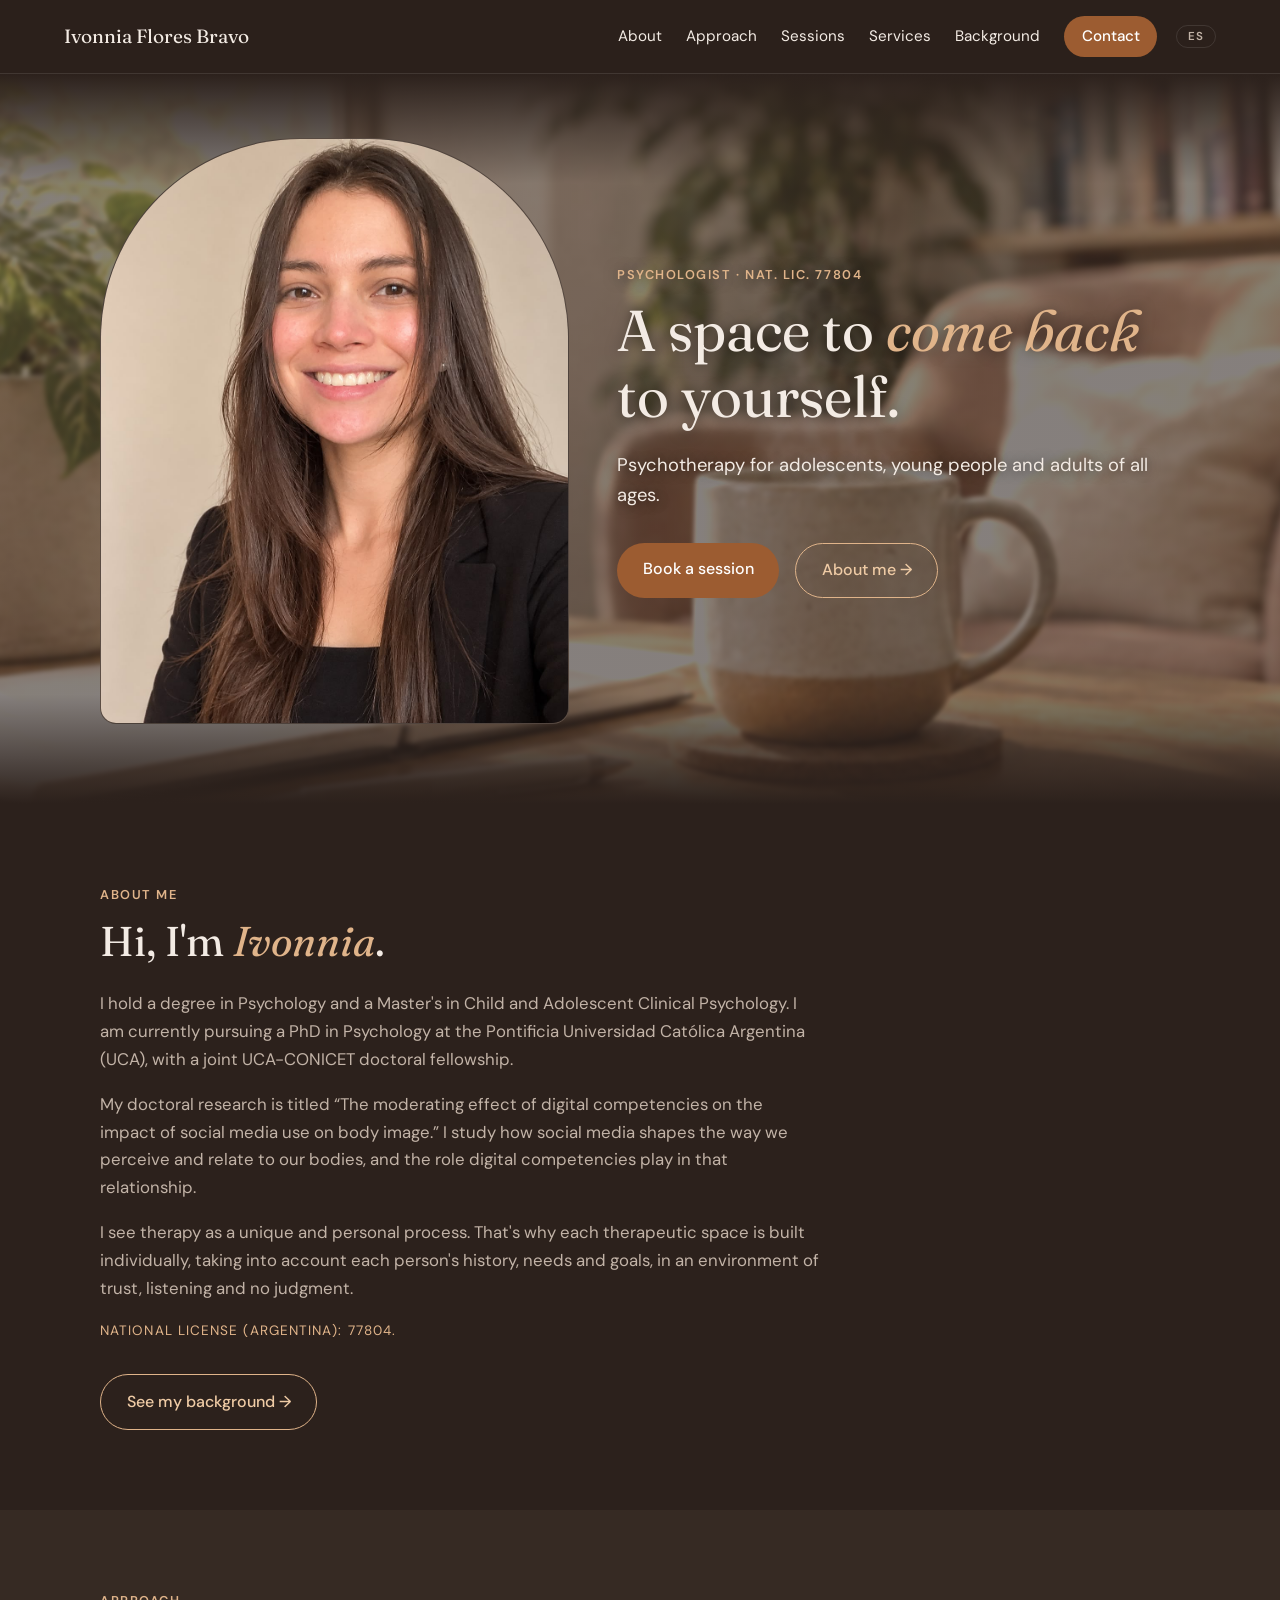
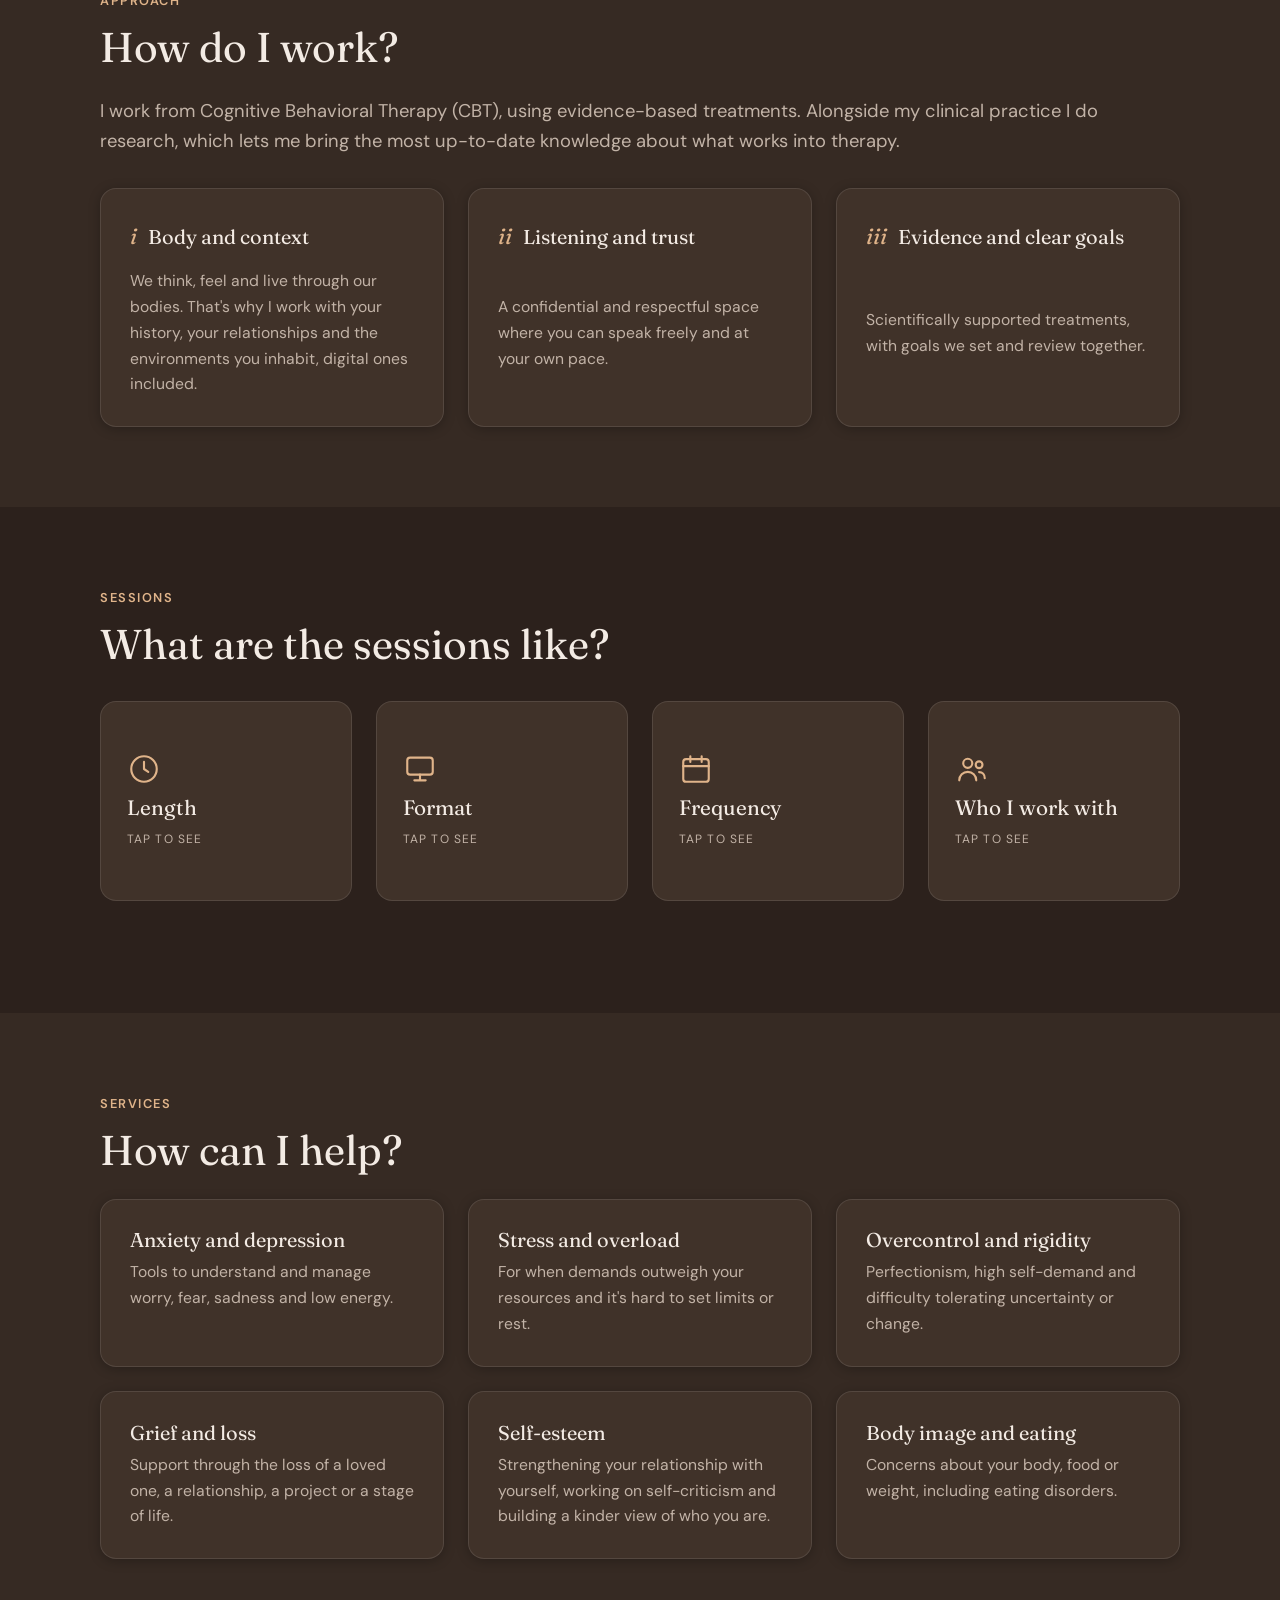
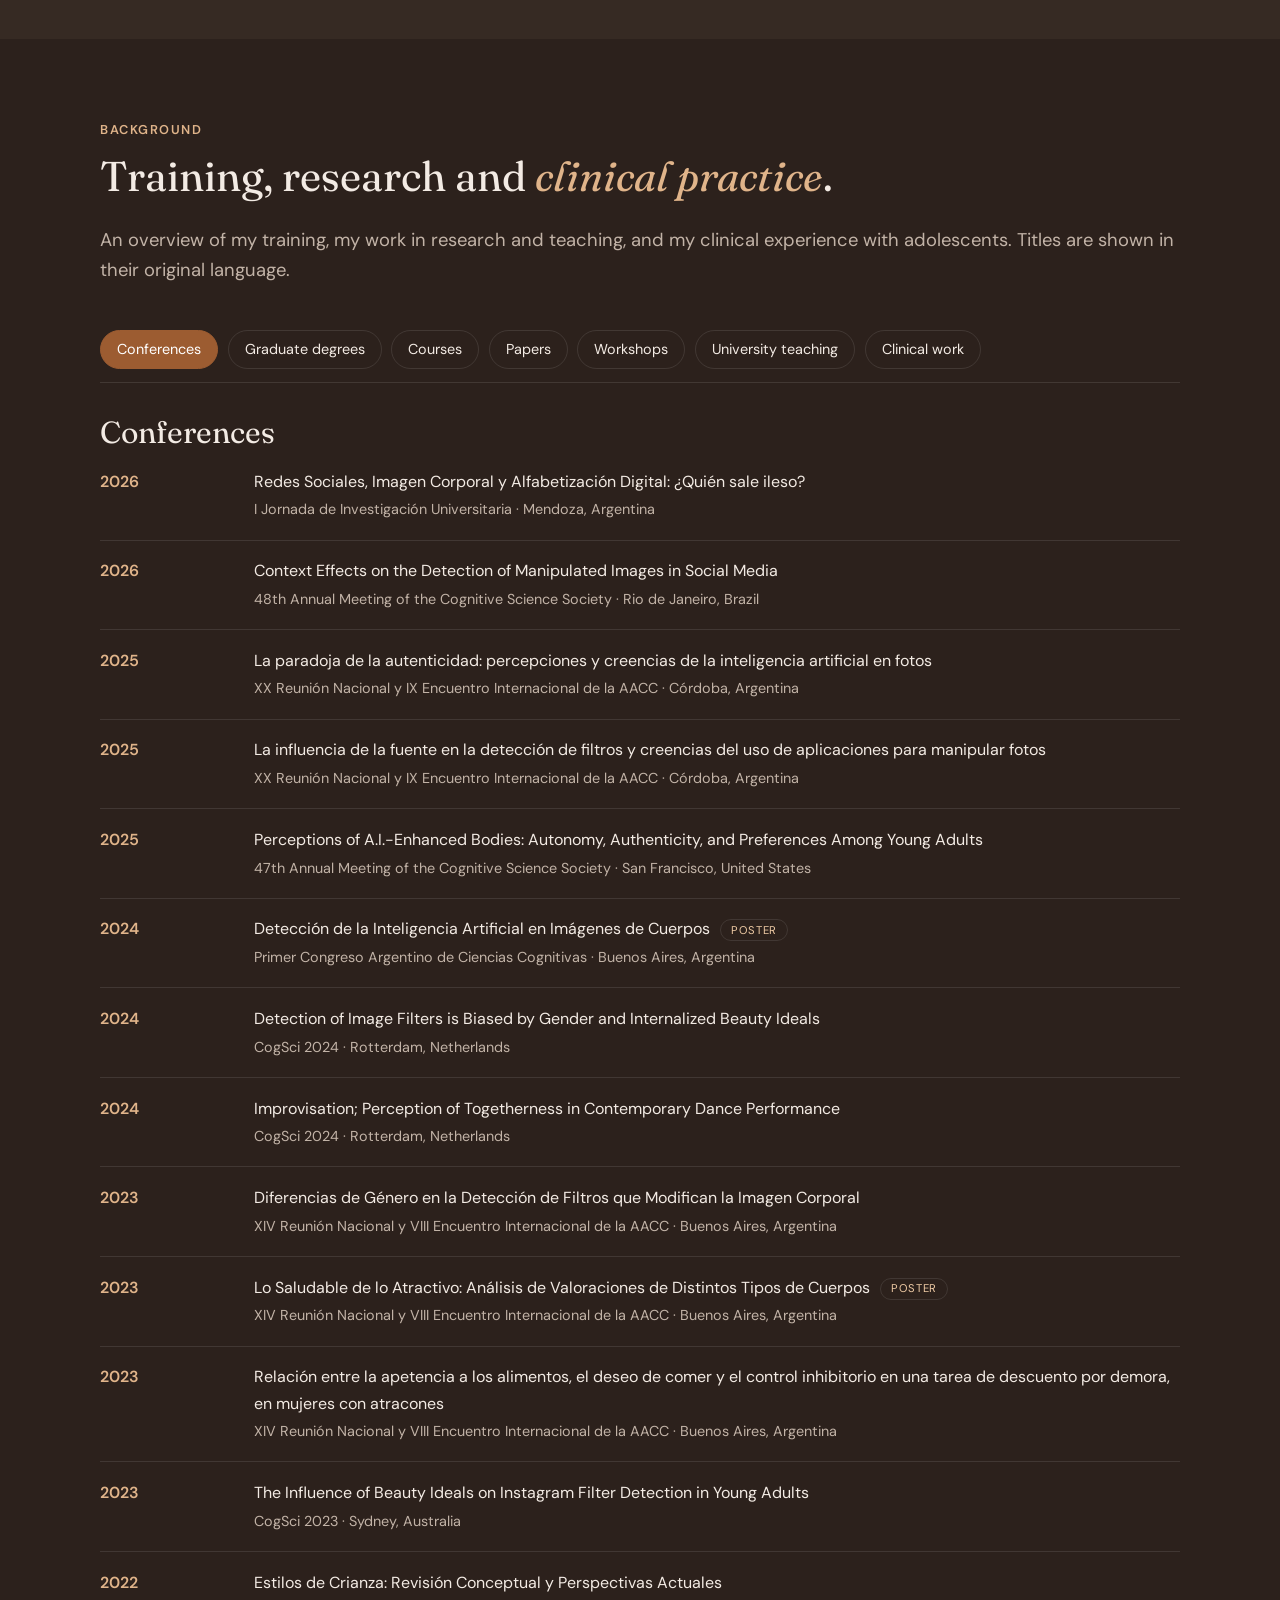
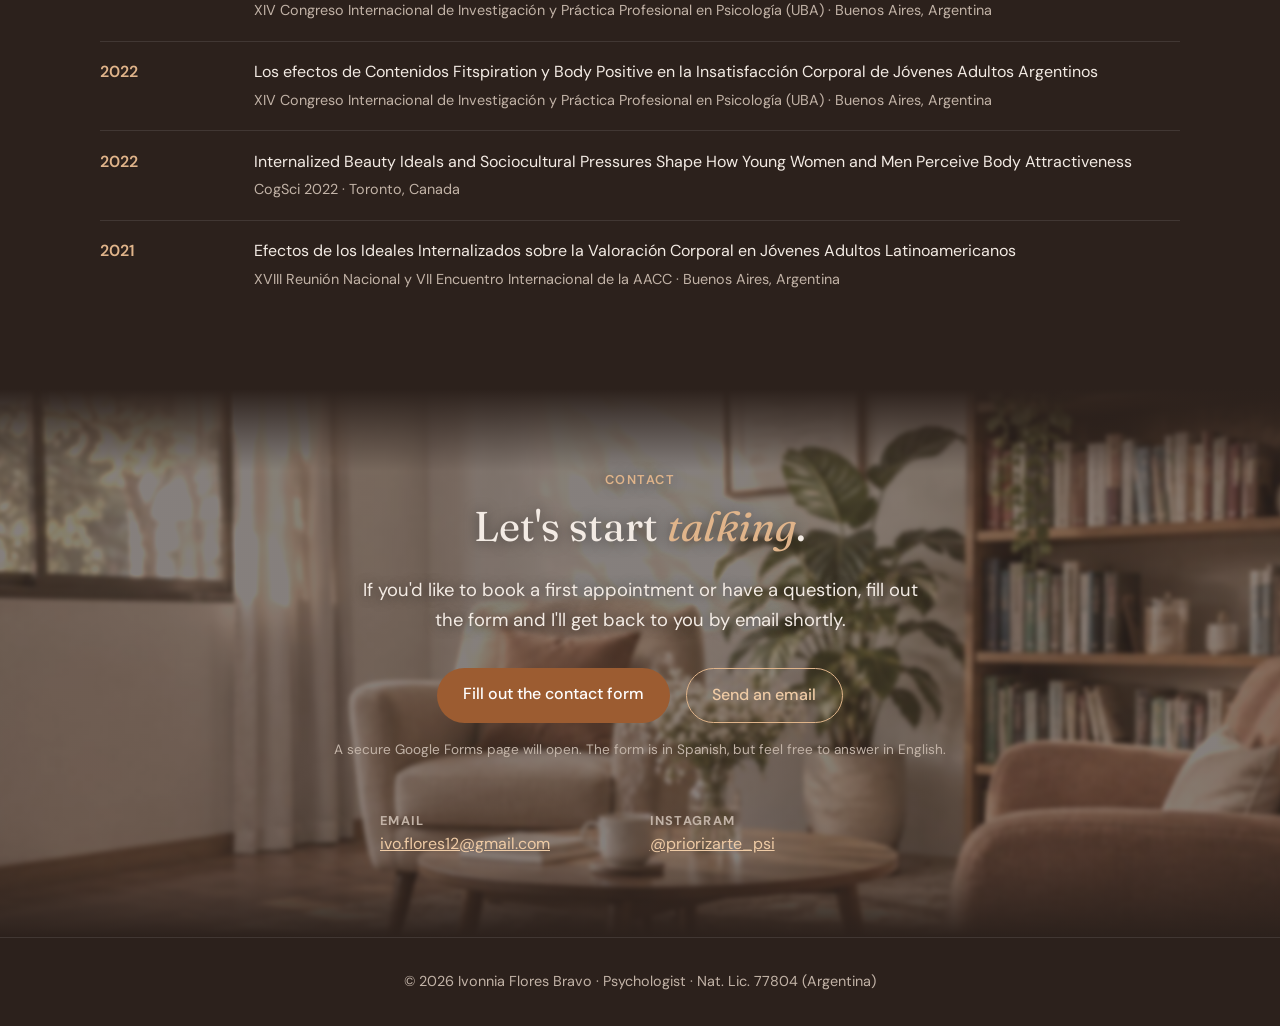
==== en/index.html @ 07e72b7e "Add English version, redesign mobile menu, update About text - New /en/ page with EN/ES toggle in th" ====
<!DOCTYPE html>
<html lang="en">
<head>
  <meta charset="UTF-8">
  <meta name="viewport" content="width=device-width, initial-scale=1.0">
  <title>Ivonnia Flores Bravo | CBT Psychologist</title>
  <meta name="description" content="Ivonnia Flores Bravo, licensed psychologist (Argentina, Nat. Lic. 77804). Evidence-based cognitive behavioral therapy for adolescents, young people and adults. Virtual sessions.">
  <link rel="canonical" href="https://licfloresbravo.vercel.app/en/">
  <link rel="alternate" hreflang="es" href="https://licfloresbravo.vercel.app/">
  <link rel="alternate" hreflang="en" href="https://licfloresbravo.vercel.app/en/">
  <link rel="alternate" hreflang="x-default" href="https://licfloresbravo.vercel.app/">
  <link rel="icon" href="data:image/svg+xml,<svg xmlns=%22http://www.w3.org/2000/svg%22 viewBox=%220 0 100 100%22><text y=%22.9em%22 font-size=%2290%22>☕️</text></svg>">
  <meta name="theme-color" content="#2c211c">

  <!-- Preview when sharing on WhatsApp, Instagram, etc. -->
  <meta property="og:type" content="website">
  <meta property="og:locale" content="en_US">
  <meta property="og:locale:alternate" content="es_AR">
  <meta property="og:title" content="Ivonnia Flores Bravo | CBT Psychologist">
  <meta property="og:description" content="Evidence-based cognitive behavioral therapy for adolescents, young people and adults.">
  <meta property="og:url" content="https://licfloresbravo.vercel.app/en/">
  <meta property="og:image" content="https://licfloresbravo.vercel.app/img/fondo-consultorio.jpg">
  <meta name="twitter:card" content="summary_large_image">

  <!-- Structured data for Google -->
  <script type="application/ld+json">
  {
    "@context": "https://schema.org",
    "@graph": [
      {
        "@type": "Person",
        "name": "Ivonnia Flores Bravo",
        "jobTitle": "Psychologist",
        "url": "https://licfloresbravo.vercel.app/en/",
        "image": "https://licfloresbravo.vercel.app/img/ivonnia.jpeg",
        "alumniOf": "Pontificia Universidad Católica Argentina",
        "knowsAbout": ["Cognitive behavioral therapy", "Eating disorders", "Body image", "Anxiety", "Depression"],
        "sameAs": ["https://instagram.com/priorizarte_psi"]
      },
      {
        "@type": "ProfessionalService",
        "name": "Ivonnia Flores Bravo - Psychologist",
        "url": "https://licfloresbravo.vercel.app/en/",
        "image": "https://licfloresbravo.vercel.app/img/fondo-consultorio.jpg",
        "description": "Evidence-based cognitive behavioral psychotherapy for adolescents, young people, adults and older adults. Virtual sessions.",
        "areaServed": "Argentina",
        "sameAs": ["https://instagram.com/priorizarte_psi"]
      }
    ]
  }
  </script>

  <link rel="preconnect" href="https://fonts.googleapis.com">
  <link rel="preconnect" href="https://fonts.gstatic.com" crossorigin>
  <link href="https://fonts.googleapis.com/css2?family=DM+Sans:wght@400;500;600&family=Fraunces:ital,wght@0,400;0,600;1,400&display=swap" rel="stylesheet">
  <link rel="stylesheet" href="../css/style.css">
  <script>document.documentElement.classList.add("js");</script>
</head>
<body>

  <header class="header">
    <a href="#inicio" class="logo">Ivonnia Flores Bravo</a>
    <div class="header-right">
      <nav class="nav" id="nav">
        <a href="#sobre-mi">About</a>
        <a href="#enfoque">Approach</a>
        <a href="#proceso">Sessions</a>
        <a href="#servicios">Services</a>
        <a href="#trayectoria">Background</a>
        <a href="#contacto" class="nav-cta">Contact</a>
      </nav>
      <a href="../" class="lang-btn" lang="es" hreflang="es" aria-label="Ver esta página en español">ES</a>
      <button class="menu-btn" id="menuBtn" aria-label="Open menu" aria-expanded="false" aria-controls="nav">
        <span></span><span></span><span></span>
      </button>
    </div>
  </header>
  <div class="nav-backdrop" id="navBackdrop" hidden></div>

  <main>

    <!-- HERO -->
    <div class="bg-img bg-taza">
    <section class="hero" id="inicio">
      <div class="hero-text">
        <p class="eyebrow">Psychologist · Nat. Lic. 77804</p>
        <h1>A space to <em>come back</em> to yourself.</h1>
        <p class="lead">Psychotherapy for adolescents, young people and adults of all ages.</p>
        <div class="buttons">
          <a href="#contacto" class="btn btn-primary">Book a session</a>
          <a href="#sobre-mi" class="btn btn-ghost">About me →</a>
        </div>
      </div>
      <div class="hero-photo">
        <img src="../img/ivonnia.jpeg" alt="Ivonnia Flores Bravo, psychologist" onerror="this.style.display='none'">
      </div>
    </section>
    </div>

    <!-- ABOUT -->
    <section class="section" id="sobre-mi">
      <p class="eyebrow">About me</p>
      <h2>Hi, I'm <em>Ivonnia</em>.</h2>
      <div class="about-text">
        <p>I hold a degree in Psychology and a Master's in Child and Adolescent Clinical Psychology. I am currently pursuing a PhD in Psychology at the Pontificia Universidad Católica Argentina (UCA), with a joint UCA-CONICET doctoral fellowship.</p>
        <p>My doctoral research is titled “The moderating effect of digital competencies on the impact of social media use on body image.” I study how social media shapes the way we perceive and relate to our bodies, and the role digital competencies play in that relationship.</p>
        <p>I see therapy as a unique and personal process. That's why each therapeutic space is built individually, taking into account each person's history, needs and goals, in an environment of trust, listening and no judgment.</p>
        <p class="about-mn">National License (Argentina): 77804.</p>
      </div>
      <a href="#trayectoria" class="btn btn-ghost btn-more">See my background →</a>
    </section>

    <!-- APPROACH -->
    <section class="section section-alt" id="enfoque">
      <p class="eyebrow">Approach</p>
      <h2>How do I work?</h2>
      <p class="lead">I work from Cognitive Behavioral Therapy (CBT), using evidence-based treatments. Alongside my clinical practice I do research, which lets me bring the most up-to-date knowledge about what works into therapy.</p>
      <div class="cards">
        <article class="card">
          <span class="card-num">i</span>
          <h3>Body and context</h3>
          <p>We think, feel and live through our bodies. That's why I work with your history, your relationships and the environments you inhabit, digital ones included.</p>
        </article>
        <article class="card">
          <span class="card-num">ii</span>
          <h3>Listening and trust</h3>
          <p>A confidential and respectful space where you can speak freely and at your own pace.</p>
        </article>
        <article class="card">
          <span class="card-num">iii</span>
          <h3>Evidence and clear goals</h3>
          <p>Scientifically supported treatments, with goals we set and review together.</p>
        </article>
      </div>
    </section>

    <!-- SESSIONS -->
    <section class="section" id="proceso">
      <p class="eyebrow">Sessions</p>
      <h2>What are the sessions like?</h2>
      <div class="flips">
        <button class="flip" type="button" aria-pressed="false">
          <span class="flip-inner">
            <span class="face face-front">
              <svg viewBox="0 0 24 24" aria-hidden="true"><circle cx="12" cy="12" r="9"/><path d="M12 7v5l3 2"/></svg>
              <span class="face-title">Length</span>
              <span class="face-hint" aria-hidden="true">Tap to see</span>
            </span>
            <span class="face face-back">
              <span class="face-label" aria-hidden="true">Length</span>
              <span class="face-value">45 to 60 minutes</span>
            </span>
          </span>
        </button>

        <button class="flip" type="button" aria-pressed="false">
          <span class="flip-inner">
            <span class="face face-front">
              <svg viewBox="0 0 24 24" aria-hidden="true"><rect x="3" y="4" width="18" height="12" rx="2"/><path d="M8 20h8M12 16v4"/></svg>
              <span class="face-title">Format</span>
              <span class="face-hint" aria-hidden="true">Tap to see</span>
            </span>
            <span class="face face-back">
              <span class="face-label" aria-hidden="true">Format</span>
              <span class="face-value">Virtual</span>
            </span>
          </span>
        </button>

        <button class="flip" type="button" aria-pressed="false">
          <span class="flip-inner">
            <span class="face face-front">
              <svg viewBox="0 0 24 24" aria-hidden="true"><rect x="3" y="5" width="18" height="16" rx="2"/><path d="M3 10h18M8 3v4M16 3v4"/></svg>
              <span class="face-title">Frequency</span>
              <span class="face-hint" aria-hidden="true">Tap to see</span>
            </span>
            <span class="face face-back">
              <span class="face-label" aria-hidden="true">Frequency</span>
              <span class="face-value">To be agreed</span>
            </span>
          </span>
        </button>

        <button class="flip" type="button" aria-pressed="false">
          <span class="flip-inner">
            <span class="face face-front">
              <svg viewBox="0 0 24 24" aria-hidden="true"><circle cx="9" cy="8" r="3.2"/><path d="M3 20c0-3.3 2.7-6 6-6s6 2.7 6 6"/><circle cx="17" cy="9" r="2.4"/><path d="M17 14.2c2.4 0 4 1.8 4 4.3"/></svg>
              <span class="face-title">Who I work with</span>
              <span class="face-hint" aria-hidden="true">Tap to see</span>
            </span>
            <span class="face face-back">
              <span class="face-label" aria-hidden="true">Who I work with</span>
              <span class="face-value">Adolescents, young people, adults and older adults</span>
            </span>
          </span>
        </button>
      </div>
    </section>

    <!-- SERVICES -->
    <section class="section section-alt" id="servicios">
      <p class="eyebrow">Services</p>
      <h2>How can I help?</h2>
      <div class="cards cards-3">
        <article class="card"><h3>Anxiety and depression</h3><p>Tools to understand and manage worry, fear, sadness and low energy.</p></article>
        <article class="card"><h3>Stress and overload</h3><p>For when demands outweigh your resources and it's hard to set limits or rest.</p></article>
        <article class="card"><h3>Overcontrol and rigidity</h3><p>Perfectionism, high self-demand and difficulty tolerating uncertainty or change.</p></article>
        <article class="card"><h3>Grief and loss</h3><p>Support through the loss of a loved one, a relationship, a project or a stage of life.</p></article>
        <article class="card"><h3>Self-esteem</h3><p>Strengthening your relationship with yourself, working on self-criticism and building a kinder view of who you are.</p></article>
        <article class="card"><h3>Body image and eating</h3><p>Concerns about your body, food or weight, including eating disorders.</p></article>
      </div>
    </section>

    <!-- BACKGROUND -->
    <section class="section" id="trayectoria">
      <p class="eyebrow">Background</p>
      <h2>Training, research and <em>clinical practice</em>.</h2>
      <p class="lead">An overview of my training, my work in research and teaching, and my clinical experience with adolescents. Titles are shown in their original language.</p>

      <nav class="chips" id="tabs" aria-label="Background sections">
        <a href="#congresos">Conferences</a>
        <a href="#maestrias">Graduate degrees</a>
        <a href="#posgrados">Courses</a>
        <a href="#papers">Papers</a>
        <a href="#talleres">Workshops</a>
        <a href="#clases">University teaching</a>
        <a href="#clinica">Clinical work</a>
      </nav>

      <!-- CONFERENCES -->
      <div class="block" id="congresos">
        <h3 class="block-title">Conferences</h3>
        <ul class="tl">
          <li><b>2026</b><p>Redes Sociales, Imagen Corporal y Alfabetización Digital: ¿Quién sale ileso?<small>I Jornada de Investigación Universitaria · Mendoza, Argentina</small></p></li>
          <li><b>2026</b><p>Context Effects on the Detection of Manipulated Images in Social Media<small>48th Annual Meeting of the Cognitive Science Society · Rio de Janeiro, Brazil</small></p></li>
          <li><b>2025</b><p>La paradoja de la autenticidad: percepciones y creencias de la inteligencia artificial en fotos<small>XX Reunión Nacional y IX Encuentro Internacional de la AACC · Córdoba, Argentina</small></p></li>
          <li><b>2025</b><p>La influencia de la fuente en la detección de filtros y creencias del uso de aplicaciones para manipular fotos<small>XX Reunión Nacional y IX Encuentro Internacional de la AACC · Córdoba, Argentina</small></p></li>
          <li><b>2025</b><p>Perceptions of A.I.-Enhanced Bodies: Autonomy, Authenticity, and Preferences Among Young Adults<small>47th Annual Meeting of the Cognitive Science Society · San Francisco, United States</small></p></li>
          <li><b>2024</b><p>Detección de la Inteligencia Artificial en Imágenes de Cuerpos <span class="tag">Poster</span><small>Primer Congreso Argentino de Ciencias Cognitivas · Buenos Aires, Argentina</small></p></li>
          <li><b>2024</b><p>Detection of Image Filters is Biased by Gender and Internalized Beauty Ideals<small>CogSci 2024 · Rotterdam, Netherlands</small></p></li>
          <li><b>2024</b><p>Improvisation; Perception of Togetherness in Contemporary Dance Performance<small>CogSci 2024 · Rotterdam, Netherlands</small></p></li>
          <li><b>2023</b><p>Diferencias de Género en la Detección de Filtros que Modifican la Imagen Corporal<small>XIV Reunión Nacional y VIII Encuentro Internacional de la AACC · Buenos Aires, Argentina</small></p></li>
          <li><b>2023</b><p>Lo Saludable de lo Atractivo: Análisis de Valoraciones de Distintos Tipos de Cuerpos <span class="tag">Poster</span><small>XIV Reunión Nacional y VIII Encuentro Internacional de la AACC · Buenos Aires, Argentina</small></p></li>
          <li><b>2023</b><p>Relación entre la apetencia a los alimentos, el deseo de comer y el control inhibitorio en una tarea de descuento por demora, en mujeres con atracones<small>XIV Reunión Nacional y VIII Encuentro Internacional de la AACC · Buenos Aires, Argentina</small></p></li>
          <li><b>2023</b><p>The Influence of Beauty Ideals on Instagram Filter Detection in Young Adults<small>CogSci 2023 · Sydney, Australia</small></p></li>
          <li><b>2022</b><p>Estilos de Crianza: Revisión Conceptual y Perspectivas Actuales<small>XIV Congreso Internacional de Investigación y Práctica Profesional en Psicología (UBA) · Buenos Aires, Argentina</small></p></li>
          <li><b>2022</b><p>Los efectos de Contenidos Fitspiration y Body Positive en la Insatisfacción Corporal de Jóvenes Adultos Argentinos<small>XIV Congreso Internacional de Investigación y Práctica Profesional en Psicología (UBA) · Buenos Aires, Argentina</small></p></li>
          <li><b>2022</b><p>Internalized Beauty Ideals and Sociocultural Pressures Shape How Young Women and Men Perceive Body Attractiveness<small>CogSci 2022 · Toronto, Canada</small></p></li>
          <li><b>2021</b><p>Efectos de los Ideales Internalizados sobre la Valoración Corporal en Jóvenes Adultos Latinoamericanos<small>XVIII Reunión Nacional y VII Encuentro Internacional de la AACC · Buenos Aires, Argentina</small></p></li>
        </ul>
      </div>

      <!-- GRADUATE DEGREES -->
      <div class="block" id="maestrias">
        <h3 class="block-title">Master's and PhD</h3>
        <ul class="tl">
          <li><b>2023 – present</b><p>PhD in Psychology, doctoral fellow <span class="tag">Ongoing</span><small>Pontificia Universidad Católica Argentina and CONICET · Thesis: the moderating effect of digital competencies on the impact of social media use on body image</small></p></li>
          <li><b>2023 – 2024</b><p>Master's in Child and Adolescent Clinical Psychology<small>TECH Institute · Spain</small></p></li>
        </ul>
      </div>

      <!-- COURSES -->
      <div class="block" id="posgrados">
        <h3 class="block-title">Postgraduate training and courses</h3>
        <ul class="tl">
          <li><b>2026</b><p>Cognitive Behavioral Treatment for Body Dysmorphic Disorder<small>CEAN, Centro de Ansiedad y Trastornos Relacionados</small></p></li>
          <li><b>2024</b><p>Prevention of Eating, Weight and Body Image Disorders and Related Problems<small>Universidad de Buenos Aires</small></p></li>
          <li><b>2023</b><p>Approaches to Eating Disorders in Adolescents and Young People<small>Fundación La Casita</small></p></li>
          <li><b>2022</b><p>Body Image Disorder<small>Universidad de Buenos Aires</small></p></li>
          <li><b>2022</b><p>Approaches to Eating Disorders in Children, Adolescents and Families<small>Universidad de Buenos Aires</small></p></li>
          <li><b>2021</b><p>Interpreting Psychopathology through the Rorschach Test<small>Pontificia Universidad Católica Argentina</small></p></li>
          <li><b>2017 – 2021</b><p>Degree in Psychology (GPA 8.3/10)<small>Pontificia Universidad Católica Argentina · Thesis: beauty ideals and sociocultural pressures in body images</small></p></li>
        </ul>
      </div>

      <!-- PAPERS -->
      <div class="block" id="papers">
        <h3 class="block-title">Papers and publications</h3>
        <h4>Published</h4>
        <ul class="tl">
          <li><b>2025</b><p><a href="https://doi.org/10.1016/j.bodyim.2024.101819" target="_blank" rel="noopener">Beauty Ideals Modulate Recognition of Filtered Images</a><small>Body Image, 52</small></p></li>
          <li><b>2025</b><p><a href="https://journals.sagepub.com/doi/10.1177/17470218251346775" target="_blank" rel="noopener">Individual Differences in Weight Concern Predict Sensitivity to Weight Differences in Other People</a><small>Quarterly Journal of Experimental Psychology</small></p></li>
          <li><b>2025</b><p><a href="https://doi.org/10.31234/osf.io/mtdj6" target="_blank" rel="noopener">El Rol del Fitspiration y Body Positive en la Insatisfacción Corporal de Jóvenes Argentinos</a> <span class="tag">In press</span><small>Revista Mexicana de Trastornos Alimentarios</small></p></li>
          <li><b>2024</b><p>Detection of Image Filters is Biased by Gender and Internalized Beauty Ideals<small>Proceedings of the Annual Meeting of the Cognitive Science Society, 45</small></p></li>
          <li><b>2024</b><p>Joint Improvisation; Perception of Togetherness in Contemporary Dance Performance<small>Proceedings of the Annual Meeting of the Cognitive Science Society, 45</small></p></li>
          <li><b>2022</b><p><a href="https://doi.org/10.46553/RPSI.18.35.2022.p105-111" target="_blank" rel="noopener">Reseña de «Diseño de Unidades Didácticas en Primaria, Secundaria y Bachillerato»</a><small>Revista de Psicología, 18(35), 105-111</small></p></li>
        </ul>
        <h4>Technical reports</h4>
        <ul class="tl">
          <li><b>Consulting</b><p>Alcances, logros y desafíos del programa de acompañamiento para el egreso de jóvenes sin cuidados parentales (PAE) a 10 años de su implementación<small>Observatorio de la Deuda Social Argentina</small></p></li>
        </ul>
        <h4>Under review, submitted and in preparation</h4>
        <ul class="tl">
          <li><b>Under review</b><p>Beauty Body Ideals Effects on Filter Detection<small>Visual Communication Quarterly</small></p></li>
          <li><b>Under review</b><p>Image Modification Modulate Preference Decisions and Consumption Behavior<small>Visual Communication Quarterly</small></p></li>
          <li><b>Under review</b><p>Psychosocial Interventions to Improve Body Image in Social Media Users: a Systematic Review</p></li>
          <li><b>Under review</b><p>The Evolution of Body Image in School-Aged Children: A Decade of Research and Insights</p></li>
          <li><b>Submitted</b><p>Argentine Validation of the Appearance-related Social Media Consciousness (ASMC) Scale<small>Avances en Psicología Latinoamericana</small></p></li>
          <li><b>In preparation</b><p>The Authenticity Paradox in Social Media: Perceptions and Preference of A.I.-Enhanced Bodies Among Young Adults</p></li>
          <li><b>In preparation</b><p>Body Image, Body Schema, and Body Appreciation in Trans People in Argentina</p></li>
          <li><b>In preparation</b><p>The Influence of Source Evaluation in Filter Detection Task</p></li>
          <li><b>In preparation</b><p>Argentine Validation of the Sociocultural Attitudes Towards Appearance Questionnaire (SATAQ-4R)<small>Avances en Psicología Latinoamericana</small></p></li>
        </ul>
      </div>

      <!-- WORKSHOPS -->
      <div class="block" id="talleres">
        <h3 class="block-title">Workshops</h3>
        <p class="block-note">Workshops designed and delivered for secondary school students and teachers since 2024.</p>
        <ul class="tl">
          <li><b>In person</b><p>Body Image, Eating and Social Media<small>For 7th-grade students · Colegio Mater Ter Admirabilis</small></p></li>
          <li><b>Virtual</b><p>How to support adolescents<small>For secondary school teachers</small></p></li>
          <li><b>Virtual</b><p>Neurodiversity: strategies for working in diverse classrooms<small>For secondary school teachers</small></p></li>
          <li><b>In person</b><p>CV Writing and Job Interviews<small>For final-year secondary school students · UCA</small></p></li>
        </ul>
      </div>

      <!-- UNIVERSITY TEACHING -->
      <div class="block" id="clases">
        <h3 class="block-title">University teaching</h3>
        <p class="block-note">In every case: contributing to the syllabus and schedule, designing and teaching lectures and practical classes, preparing and grading exams, holding office hours and sitting on final exam boards.</p>
        <ul class="tl">
          <li><b>2025 – present</b><p>Teaching assistant: Introduction to Behavior and Communication · Information Processing<small>Behavioral Sciences program · UCA</small></p></li>
          <li><b>2022 – present</b><p>Teaching assistant: Clinical Psychology of Childhood and Adolescence II · Research Methods II<small>Psychology program · UCA</small></p></li>
          <li><b>2022 – present</b><p>Undergraduate thesis supervision<small>UCA</small></p></li>
          <li><b>2024 – present</b><p>Guest lecturer: “Assessment and Eating Disorders: an update on validated diagnostic instruments”<small>Postgraduate program on Eating Disorder Care · Fundación La Casita</small></p></li>
        </ul>
      </div>

      <!-- CLINICAL WORK -->
      <div class="block" id="clinica">
        <h3 class="block-title">Clinical experience</h3>
        <p class="block-note">Psychological assessment, diagnosis and treatment of adolescents from a cognitive behavioral approach, with individualized evidence-based interventions, ongoing follow-up and coordination with other health professionals.</p>
        <ul class="tl">
          <li><b>2023 – present</b><p>Clinical psychologist in private practice<small>Collaborative work with families and promotion of coping skills</small></p></li>
          <li><b>2025 – present</b><p>Clinical psychologist at Centro Abrines</p></li>
          <li><b>2023 – 2025</b><p>Clinical psychologist at Fundación La Casita<small>Therapeutic support for adolescents with anorexia, bulimia, binge eating disorder and OSFED. Interdisciplinary work with mental health, nutrition and medical teams.</small></p></li>
        </ul>
      </div>
    </section>

    <!-- CONTACT -->
    <div class="bg-img bg-consultorio">
    <section class="section contact" id="contacto">
      <p class="eyebrow">Contact</p>
      <h2>Let's start <em>talking</em>.</h2>
      <p class="lead">If you'd like to book a first appointment or have a question, fill out the form and I'll get back to you by email shortly.</p>
      <div class="buttons">
        <a class="btn btn-primary" href="https://docs.google.com/forms/d/e/1FAIpQLSfD6TvOVO5gXTYibhX3zV-M5BLDc3sLOdgxdFjLSeKh6MTs6g/viewform?pli=1" target="_blank" rel="noopener">Fill out the contact form</a>
        <a class="btn btn-ghost" href="#" data-mail>Send an email</a>
      </div>
      <p class="note-form">A secure Google Forms page will open. The form is in Spanish, but feel free to answer in English.</p>
      <ul class="contact-list">
        <li><strong>Email</strong> <a href="#" data-mail data-show></a></li>
        <li><strong>Instagram</strong> <a href="https://instagram.com/priorizarte_psi" target="_blank" rel="noopener">@priorizarte_psi</a></li>
      </ul>
    </section>
    </div>

  </main>

  <!-- Sticky booking bar (mobile only) -->
  <div class="sticky-cta" id="stickyCta" aria-hidden="true">
    <span class="sticky-cta-text">Ready to start?</span>
    <a href="#contacto" class="sticky-cta-btn" tabindex="-1">Book a session</a>
  </div>

  <footer class="footer">
    <p>© <span id="year"></span> Ivonnia Flores Bravo · Psychologist · Nat. Lic. 77804 (Argentina)</p>
  </footer>

  <script src="../js/main.js"></script>
</body>
</html>
---- css/style.css ----
:root {
  --bg: #2c211c;            /* chocolate oscuro */
  --bg-alt: #362a23;        /* chocolate medio */
  --card: #403229;          /* chocolate con leche */
  --text: #f3ebe4;          /* crema */
  --muted: #c2b3a7;         /* beige grisáceo */
  --accent: #e0b48a;        /* caramelo: textos y detalles */
  --accent-dark: #efcba5;   /* caramelo claro: links y hover de texto */
  --btn: #9c5c31;           /* chocolate cobrizo: botones */
  --btn-hover: #854a25;
  --on-btn: #ffffff;
  --line: rgba(255, 255, 255, .1);
  --radius: 16px;
  --max: 1080px;
  color-scheme: dark;
}

* { box-sizing: border-box; margin: 0; padding: 0; }
html { scroll-behavior: smooth; scroll-padding-top: 80px; }

body {
  font-family: "DM Sans", system-ui, sans-serif;
  background: var(--bg);
  color: var(--text);
  line-height: 1.65;
}

h1, h2, h3 { font-family: "Fraunces", Georgia, serif; font-weight: 400; line-height: 1.15; }
h1 { font-size: clamp(2.2rem, 5vw, 3.6rem); }
h2 { font-size: clamp(1.8rem, 3.5vw, 2.6rem); margin-bottom: 1.5rem; }
h3 { font-size: 1.25rem; margin-bottom: .5rem; }
em { color: var(--accent); font-style: italic; }
a { color: var(--accent-dark); }

/* Header */
.header {
  position: sticky; top: 0; z-index: 20;
  display: flex; justify-content: space-between; align-items: center;
  padding: 1rem 5%;
  background: rgba(44, 33, 28, .92);
  backdrop-filter: blur(8px);
  border-bottom: 1px solid var(--line);
}
.logo { font-family: "Fraunces", serif; font-size: 1.2rem; color: var(--text); text-decoration: none; }
.nav { display: flex; gap: 1.5rem; align-items: center; }
.nav a { color: var(--text); text-decoration: none; font-size: .95rem; }
.nav a:hover { color: var(--accent); }
.nav-cta { background: var(--btn); color: var(--on-btn) !important; padding: .5rem 1.1rem; border-radius: 999px; font-weight: 500; }
.nav-cta:hover { background: var(--btn-hover); color: var(--on-btn) !important; }
.header-right { display: flex; align-items: center; gap: 1.2rem; }

/* Botón de idioma */
.lang-btn {
  font-size: .72rem; font-weight: 600; letter-spacing: .12em;
  color: var(--muted); text-decoration: none;
  border: 1px solid var(--line); border-radius: 999px;
  padding: .3rem .65rem; line-height: 1;
  transition: .2s;
}
.lang-btn:hover { color: var(--accent-dark); border-color: var(--accent); }

/* Botón hamburguesa: tres rayitas que se vuelven una X */
.menu-btn {
  display: none; position: relative;
  width: 40px; height: 40px; margin-right: -8px;
  background: none; border: 0; cursor: pointer; border-radius: 10px;
}
.menu-btn span {
  position: absolute; left: 9px; right: 9px; height: 2px;
  background: var(--text); border-radius: 2px;
  transition: transform .3s ease, opacity .2s ease, top .3s ease;
}
.menu-btn span:nth-child(1) { top: 13px; }
.menu-btn span:nth-child(2) { top: 19px; }
.menu-btn span:nth-child(3) { top: 25px; }
.menu-btn[aria-expanded="true"] span:nth-child(1) { top: 19px; transform: rotate(45deg); }
.menu-btn[aria-expanded="true"] span:nth-child(2) { opacity: 0; }
.menu-btn[aria-expanded="true"] span:nth-child(3) { top: 19px; transform: rotate(-45deg); }
.menu-btn:focus-visible { outline: 2px solid var(--accent); }

/* Fondo oscuro detrás del menú abierto: tocarlo cierra el menú */
.nav-backdrop {
  position: fixed; inset: 0; z-index: 15;
  background: rgba(20, 14, 11, .55);
  backdrop-filter: blur(2px); -webkit-backdrop-filter: blur(2px);
  animation: fadeIn .25s ease both;
}

/* Secciones */
.section { max-width: var(--max); margin: 0 auto; padding: 5rem 5%; }
.section-alt { max-width: none; background: var(--bg-alt); }
.section-alt > * { max-width: var(--max); margin-left: auto; margin-right: auto; }
.eyebrow { text-transform: uppercase; letter-spacing: .12em; font-size: .8rem; color: var(--accent); margin-bottom: .8rem; font-weight: 600; }
.lead { font-size: 1.15rem; color: var(--muted); max-width: 560px; margin: 1.2rem 0 2rem; }

/* Portada */
.hero {
  max-width: var(--max); margin: 0 auto; padding: 4rem 5% 5rem;
  display: grid; grid-template-columns: 1.2fr 1fr; gap: 3rem; align-items: center;
}
.hero-photo {
  aspect-ratio: 4 / 5;
  background: linear-gradient(135deg, var(--bg-alt), #4a3a30);
  border-radius: 200px 200px var(--radius) var(--radius);
  overflow: hidden;
  border: 1px solid var(--line);
}
.hero-photo img { width: 100%; height: 100%; object-fit: cover; display: block; }

/* Botones */
.buttons { display: flex; gap: 1rem; flex-wrap: wrap; }
.btn { display: inline-block; padding: .85rem 1.6rem; border-radius: 999px; text-decoration: none; font-weight: 500; transition: .2s; }
.btn-primary { background: var(--btn); color: var(--on-btn); }
.btn-primary:hover { background: var(--btn-hover); }
.btn-ghost { border: 1.5px solid var(--accent); color: var(--accent-dark); }
.btn-ghost:hover { background: var(--btn); border-color: var(--btn); color: var(--on-btn); }

/* Sobre mí */
.about-text { max-width: 720px; color: var(--muted); font-size: 1.05rem; }
.about-text p + p { margin-top: 1.1rem; }
.about-text .about-mn { font-size: .85rem; letter-spacing: .08em; text-transform: uppercase; color: var(--accent); }

/* Layouts */
.two-col { display: grid; grid-template-columns: 1fr 1fr; gap: 2.5rem; color: var(--muted); font-size: 1.05rem; }
.cards { display: grid; grid-template-columns: repeat(3, 1fr); gap: 1.5rem; }
.card {
  background: var(--card); padding: 1.8rem; border-radius: var(--radius);
  border: 1px solid var(--line);
  box-shadow: 0 2px 12px rgba(0, 0, 0, .25);
}
.card p { color: var(--muted); font-size: .98rem; }
.card-num { font-family: "Fraunces", serif; font-style: italic; color: var(--accent); font-size: 1.4rem; display: block; margin-bottom: .5rem; }

/* Proceso */
.facts { list-style: none; display: grid; grid-template-columns: repeat(4, 1fr); gap: 1.5rem; margin-bottom: 2rem; }
.facts li { border-top: 2px solid var(--accent); padding-top: .8rem; color: var(--muted); }
.facts strong { display: block; color: var(--text); margin-bottom: .2rem; }
.note { color: var(--muted); max-width: 680px; }

/* Contacto */
.contact { text-align: center; }
.contact .lead { margin-left: auto; margin-right: auto; }
.contact .buttons { justify-content: center; }
.contact-list { list-style: none; margin-top: 3rem; display: grid; grid-template-columns: repeat(auto-fit, minmax(200px, 1fr)); gap: 1.2rem; text-align: left; }
.contact-list strong { display: block; font-size: .8rem; text-transform: uppercase; letter-spacing: .1em; color: var(--muted); }
.note-form { margin-top: 1rem; font-size: .85rem; color: var(--muted); }
.contact-list { max-width: 520px; margin-left: auto; margin-right: auto; }

/* Footer */
.footer { text-align: center; padding: 2rem 5%; font-size: .9rem; color: var(--muted); border-top: 1px solid var(--line); }

/* Celular */
@media (max-width: 800px) {
  .menu-btn { display: block; }
  .header-right { gap: .8rem; }

  /* Menú desplegable */
  .nav {
    position: absolute; top: 100%; left: 0; right: 0;
    flex-direction: column; align-items: stretch; gap: 0;
    padding: .4rem 6% 1.6rem;
    background: var(--bg);
    border-bottom: 1px solid var(--line);
    border-radius: 0 0 24px 24px;
    box-shadow: 0 18px 40px rgba(0, 0, 0, .45);
    opacity: 0; visibility: hidden; transform: translateY(-10px);
    transition: opacity .25s ease, transform .25s ease, visibility 0s linear .25s;
  }
  .nav.open {
    opacity: 1; visibility: visible; transform: none;
    transition: opacity .25s ease, transform .25s ease;
  }
  .nav a {
    display: flex; justify-content: space-between; align-items: center;
    padding: .95rem .2rem;
    font-family: "Fraunces", Georgia, serif; font-size: 1.25rem;
    border-bottom: 1px solid var(--line);
    opacity: 0; transform: translateY(-6px);
    transition: opacity .3s ease, transform .3s ease, color .2s;
  }
  .nav a:not(.nav-cta)::after { content: "→"; font-family: "DM Sans", sans-serif; font-size: 1rem; color: var(--accent); opacity: .6; }
  .nav.open a { opacity: 1; transform: none; }
  .nav.open a:nth-child(2) { transition-delay: .03s; }
  .nav.open a:nth-child(3) { transition-delay: .06s; }
  .nav.open a:nth-child(4) { transition-delay: .09s; }
  .nav.open a:nth-child(5) { transition-delay: .12s; }
  .nav.open a:nth-child(6) { transition-delay: .15s; }
  .nav .nav-cta {
    justify-content: center; margin-top: 1.3rem; padding: .85rem 1rem;
    border-bottom: 0;
    font-family: "DM Sans", sans-serif; font-size: 1rem;
  }
  .hero { grid-template-columns: 1fr; gap: 1.8rem; padding-top: 1.5rem; padding-bottom: 3.5rem; }
  .hero-photo { width: 100%; max-width: 220px; margin: 0 auto; order: -1; }
  .two-col, .cards, .facts { grid-template-columns: 1fr; }
  .section { padding: 3.5rem 5%; }
}

/* Transición entre páginas */
body { animation: fadeIn .45s ease both; }
main { animation: rise .6s ease both; }
body.leaving { opacity: 0; transition: opacity .3s ease; }
@keyframes fadeIn { from { opacity: 0; } to { opacity: 1; } }
@keyframes rise { from { transform: translateY(14px); } to { transform: none; } }
@media (prefers-reduced-motion: reduce) {
  body, main { animation: none; }
  body.leaving { transition: none; }
}

/* Botón de la portada hacia Trayectoria */
.btn-more { margin-top: 2rem; }

/* Página Trayectoria */
.page-head { max-width: var(--max); margin: 0 auto; padding: 3rem 5% 2rem; }
.back-link { display: inline-block; margin-bottom: 1.5rem; text-decoration: none; color: var(--accent-dark); font-size: .95rem; }
.back-link:hover { color: var(--accent); }

.block { max-width: var(--max); margin: 0 auto; padding: 3rem 5%; border-top: 1px solid var(--line); }
.block h2 { font-size: clamp(1.6rem, 3vw, 2.2rem); margin-bottom: 1.2rem; }
.block h3 { font-size: 1.1rem; color: var(--accent-dark); margin: 2rem 0 1rem; }
.block-note { color: var(--muted); max-width: 680px; margin-bottom: 1.5rem; }

.tl { list-style: none; display: grid; gap: 1.1rem; }
.tl li { display: grid; grid-template-columns: 130px 1fr; gap: 1.5rem; padding-bottom: 1.1rem; border-bottom: 1px solid var(--line); }
.tl li:last-child { border-bottom: 0; }
.tl b { color: var(--accent); font-weight: 600; }
.tl small { display: block; color: var(--muted); font-size: .9rem; margin-top: .2rem; }
.tl .tag { display: inline-block; font-size: .7rem; text-transform: uppercase; letter-spacing: .08em; color: var(--accent-dark); border: 1px solid var(--line); border-radius: 999px; padding: .05rem .6rem; margin-left: .4rem; vertical-align: middle; }

@media (max-width: 800px) {
  .tl li { grid-template-columns: 1fr; gap: .2rem; }
}

/* Barra de pestañas fija */
.chips {
  position: sticky;
  top: var(--header-h, 64px);
  z-index: 9;
  display: flex;
  gap: .6rem;
  padding: .8rem max(5%, calc((100% - var(--max)) / 2 + 5%));
  overflow-x: auto;
  white-space: nowrap;
  scrollbar-width: none;
  background: var(--bg);
  border-bottom: 1px solid var(--line);
}
.chips::-webkit-scrollbar { display: none; }
.chips a {
  flex-shrink: 0;
  border: 1px solid var(--line);
  padding: .4rem 1rem;
  border-radius: 999px;
  text-decoration: none;
  font-size: .9rem;
  color: var(--text);
  transition: .2s;
}
.chips a:hover { border-color: var(--accent); color: var(--accent-dark); }
.chips a.active { background: var(--btn); border-color: var(--btn); color: var(--on-btn); }

/* Mostrar solo la sección elegida (si JavaScript está activo) */
html.js .block { display: none; border-top: 0; }
html.js .block.active { display: block; animation: tabIn .35s ease both; }
@keyframes tabIn {
  from { opacity: 0; transform: translateY(8px); }
  to { opacity: 1; transform: none; }
}
.block { scroll-margin-top: calc(var(--header-h, 64px) + var(--tabs-h, 56px) + 8px); }

/* Trayectoria dentro de la página principal */
#trayectoria .chips {
  padding: .8rem 0;
  margin-top: 1rem;
}
#trayectoria .block {
  max-width: none;
  margin: 0;
  padding: 2rem 0 0;
  border-top: 0;
}
#trayectoria .block .block-title {
  font-size: clamp(1.4rem, 2.6vw, 1.9rem);
  color: var(--text);
  margin: 0 0 1.2rem;
}
#trayectoria .block h4 {
  font-family: "Fraunces", Georgia, serif;
  font-weight: 400;
  font-size: 1.1rem;
  color: var(--accent-dark);
  margin: 2rem 0 1rem;
}

/* Fondos con foto difuminada */
.bg-img {
  position: relative;
  isolation: isolate;
  overflow: hidden;
  --veil: .55;   /* 0 = foto más visible, 1 = no se ve */
  --blur: 2px;   /* desenfoque */
}
.bg-img::before {
  content: "";
  position: absolute;
  inset: -24px;
  z-index: -2;
  background: var(--bg-photo) center / cover no-repeat;
  filter: blur(var(--blur)) grayscale(.35) brightness(1.2) contrast(.9) saturate(.9);
}
.bg-img::after {
  content: "";
  position: absolute;
  inset: 0;
  z-index: -1;
  background: linear-gradient(
    to bottom,
    var(--bg) 0%,
    rgba(44, 33, 28, var(--veil)) 15%,
    rgba(44, 33, 28, var(--veil)) 85%,
    var(--bg) 100%
  );
}
/* Para que el texto se lea bien sobre la foto */
.bg-img h1, .bg-img h2, .bg-img .eyebrow { text-shadow: 0 1px 14px rgba(0, 0, 0, .5); }
.bg-img .lead { color: var(--text); text-shadow: 0 1px 12px rgba(0, 0, 0, .5); }

.bg-taza { --bg-photo: url('../img/fondo-taza.jpg'); }
.bg-consultorio { --bg-photo: url('../img/fondo-consultorio.jpg'); }

/* Portada: foto a la izquierda, texto a la derecha (solo en pantallas grandes) */
@media (min-width: 801px) {
  .hero { grid-template-columns: 1fr 1.2fr; }
  .hero-photo { order: -1; }
}

/* Secciones con fondo alterno: todo el contenido alineado en la misma columna */
.section-alt {
  padding-left: max(5%, calc(50% - var(--max) / 2));
  padding-right: max(5%, calc(50% - var(--max) / 2));
}
.section-alt > * {
  max-width: none;
  margin-left: 0;
  margin-right: 0;
}
.section-alt > .lead {
  max-width: 560px;
}

/* Enfoque: el párrafo ocupa todo el ancho de la sección */
#enfoque > .lead {
  max-width: none;
}

#trayectoria > .lead {
  max-width: none;
}

/* Tarjetas con número: "i  Título" en una sola línea */
.card:has(.card-num) {
  display: grid;
  grid-template-columns: auto 1fr;
  column-gap: .7rem;
  align-items: baseline;
}
.card:has(.card-num) .card-num { margin-bottom: 0; }
.card:has(.card-num) h3 { margin-bottom: 0; }
.card:has(.card-num) p { grid-column: 1 / -1; margin-top: .8rem; }

/* Todas las secciones con el mismo ancho de contenido */
.section,
.hero {
  max-width: none;
  margin-left: 0;
  margin-right: 0;
  padding-left: max(5%, calc(50% - var(--max) / 2));
  padding-right: max(5%, calc(50% - var(--max) / 2));
}

/* Proceso: tarjetas que se dan vuelta */
.flips {
  display: grid;
  grid-template-columns: repeat(4, 1fr);
  gap: 1.5rem;
  margin: 2rem 0;
}
.flip {
  display: block;
  background: none;
  border: 0;
  padding: 0;
  font: inherit;
  color: inherit;
  text-align: left;
  cursor: pointer;
  perspective: 1000px;
  border-radius: var(--radius);
}
.flip:focus-visible { outline: 2px solid var(--accent); outline-offset: 4px; }

.flip-inner {
  display: grid;
  min-height: 200px;
  transform-style: preserve-3d;
  transition: transform .7s cubic-bezier(.4, .2, .2, 1);
}
.flip[aria-pressed="true"] .flip-inner { transform: rotateY(180deg); }

.face {
  grid-area: 1 / 1;
  display: flex;
  flex-direction: column;
  justify-content: center;
  gap: .6rem;
  padding: 1.6rem;
  border-radius: var(--radius);
  border: 1px solid var(--line);
  backface-visibility: hidden;
  -webkit-backface-visibility: hidden;
}
.face-front {
  background: var(--card);
  align-items: flex-start;
  transition: border-color .2s;
}
.flip:hover .face-front { border-color: var(--accent); }
.face-front svg {
  width: 34px;
  height: 34px;
  fill: none;
  stroke: var(--accent);
  stroke-width: 1.5;
  stroke-linecap: round;
  stroke-linejoin: round;
}
.face-title { font-family: "Fraunces", Georgia, serif; font-size: 1.3rem; color: var(--text); line-height: 1.2; }
.face-hint { font-size: .75rem; letter-spacing: .1em; text-transform: uppercase; color: var(--muted); }

.face-back {
  transform: rotateY(180deg);
  background: linear-gradient(145deg, var(--btn), #6e3f1f);
  border-color: transparent;
  color: var(--on-btn);
}
.face-label { font-size: .75rem; letter-spacing: .12em; text-transform: uppercase; opacity: .8; }
.face-value { font-family: "Fraunces", Georgia, serif; font-size: 1.3rem; line-height: 1.3; }

@media (max-width: 1000px) { .flips { grid-template-columns: repeat(2, 1fr); } }
/* Celular: 2×2 y tarjetas más compactas */
@media (max-width: 480px) {
  .flips { gap: .8rem; margin: 1.5rem 0; }
  .flip-inner { min-height: 150px; }
  .face { padding: 1rem; gap: .4rem; }
  .face-front svg { width: 28px; height: 28px; }
  .face-title { font-size: 1.1rem; }
  .face-hint { font-size: .68rem; }
  .face-label { font-size: .68rem; }
  .face-value { font-size: 1.05rem; }
}
@media (prefers-reduced-motion: reduce) { .flip-inner { transition: none; } }

/* Barra fija de reserva: solo en celular, aparece después de la portada */
.sticky-cta { display: none; }
@media (max-width: 800px) {
  .sticky-cta {
    position: fixed; left: 0; right: 0; bottom: 0; z-index: 10;
    display: flex; align-items: center; justify-content: space-between; gap: 1rem;
    padding: .5rem 5% calc(.5rem + env(safe-area-inset-bottom));
    background: rgba(44, 33, 28, .92);
    backdrop-filter: blur(8px);
    -webkit-backdrop-filter: blur(8px);
    border-top: 1px solid var(--line);
    transform: translateY(100%);
    transition: transform .3s ease;
  }
  .sticky-cta.visible { transform: none; }
  .sticky-cta-text { font-family: "Fraunces", Georgia, serif; font-size: 1rem; color: var(--text); }
  .sticky-cta-btn {
    background: var(--btn); color: var(--on-btn);
    padding: .45rem 1rem; border-radius: 999px;
    font-size: .88rem; font-weight: 500; text-decoration: none; white-space: nowrap;
  }
  .sticky-cta-btn:active { background: var(--btn-hover); }
}
@media (prefers-reduced-motion: reduce) {
  .sticky-cta, .nav, .nav a, .menu-btn span { transition: none !important; }
  .nav-backdrop { animation: none; }
}
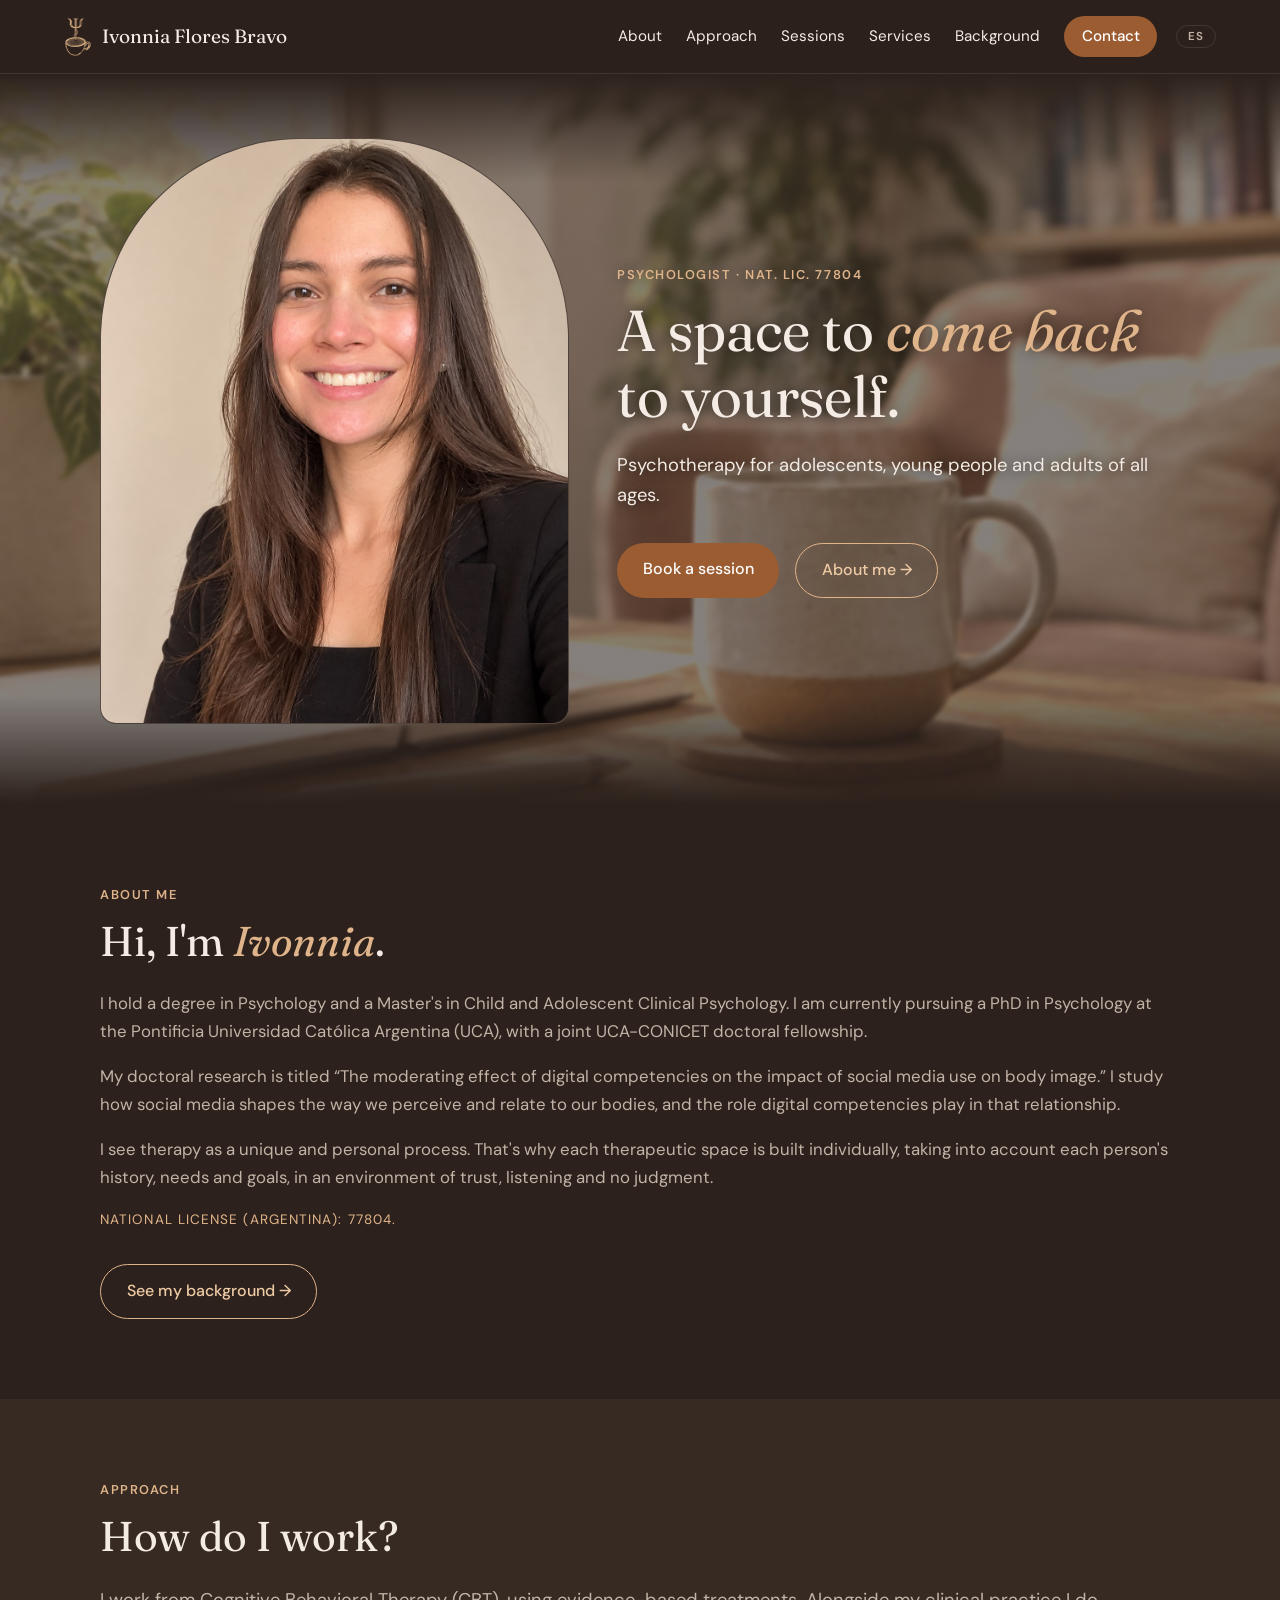
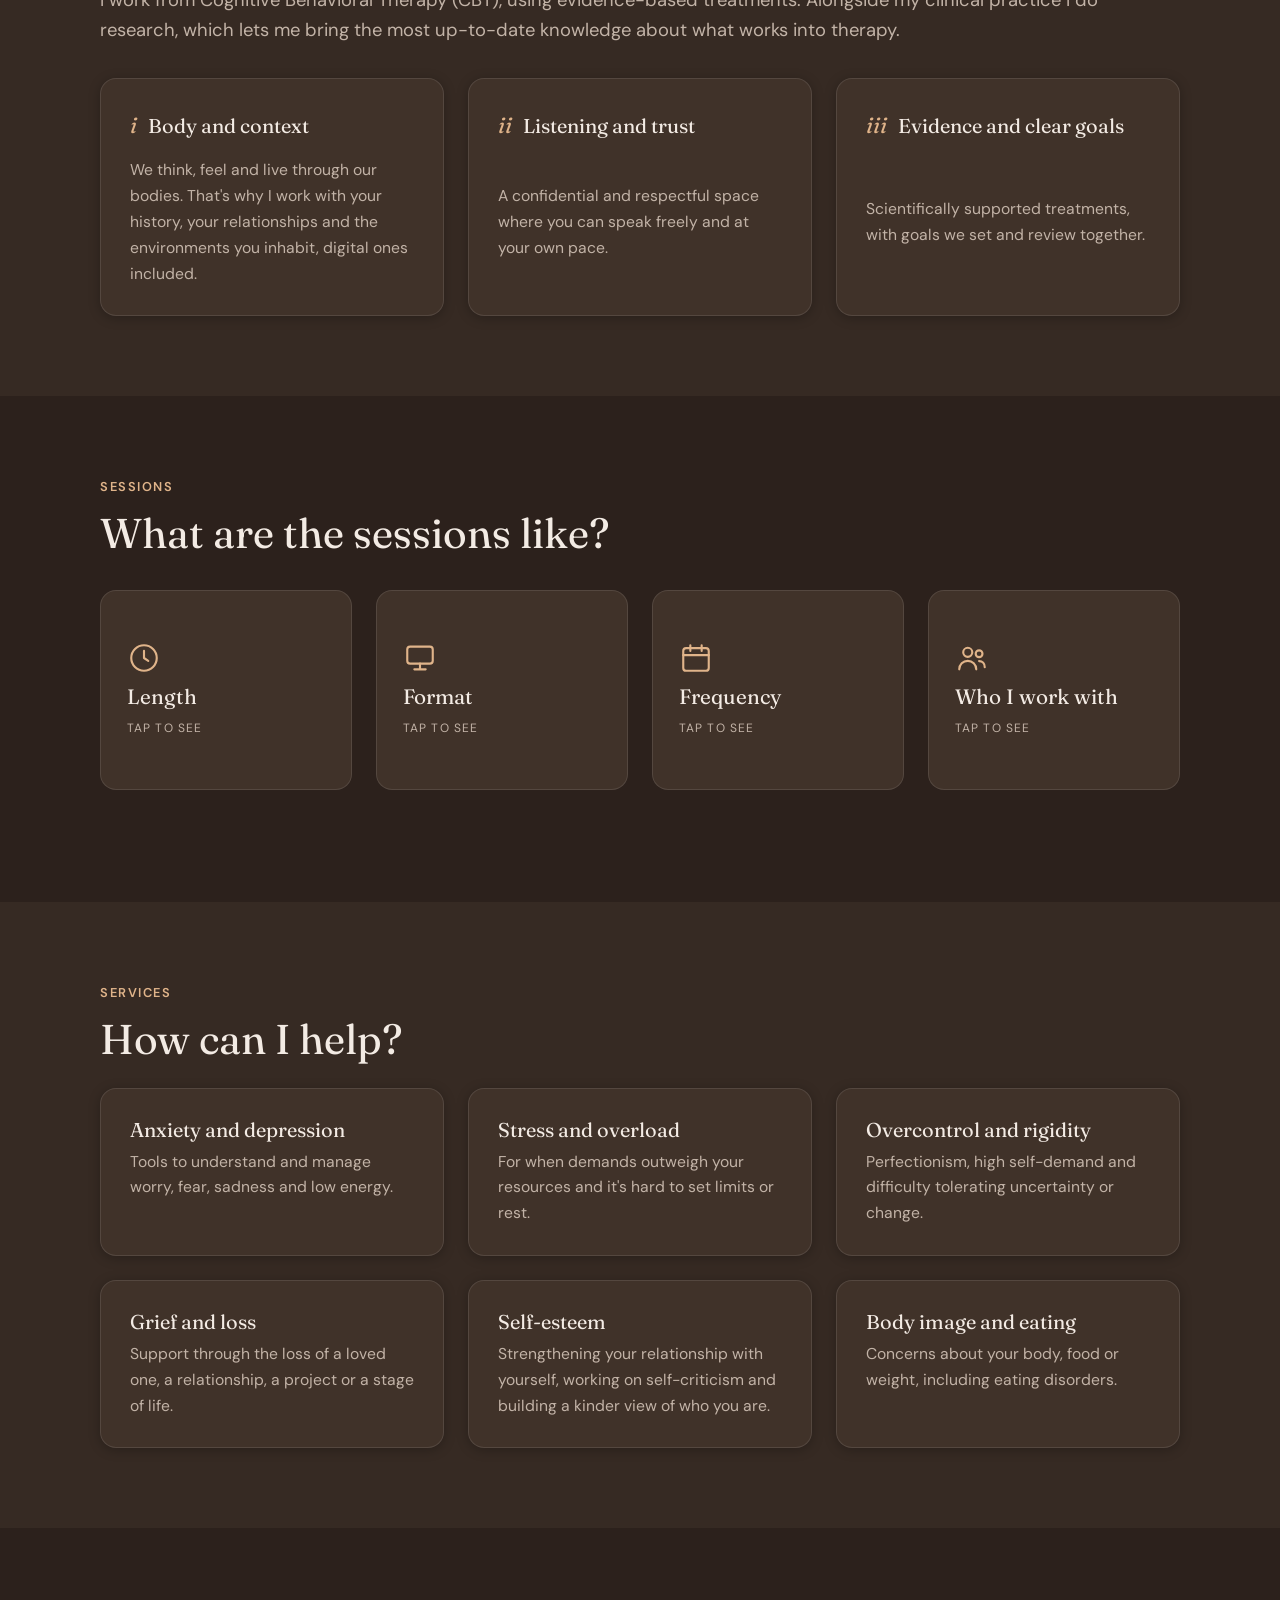
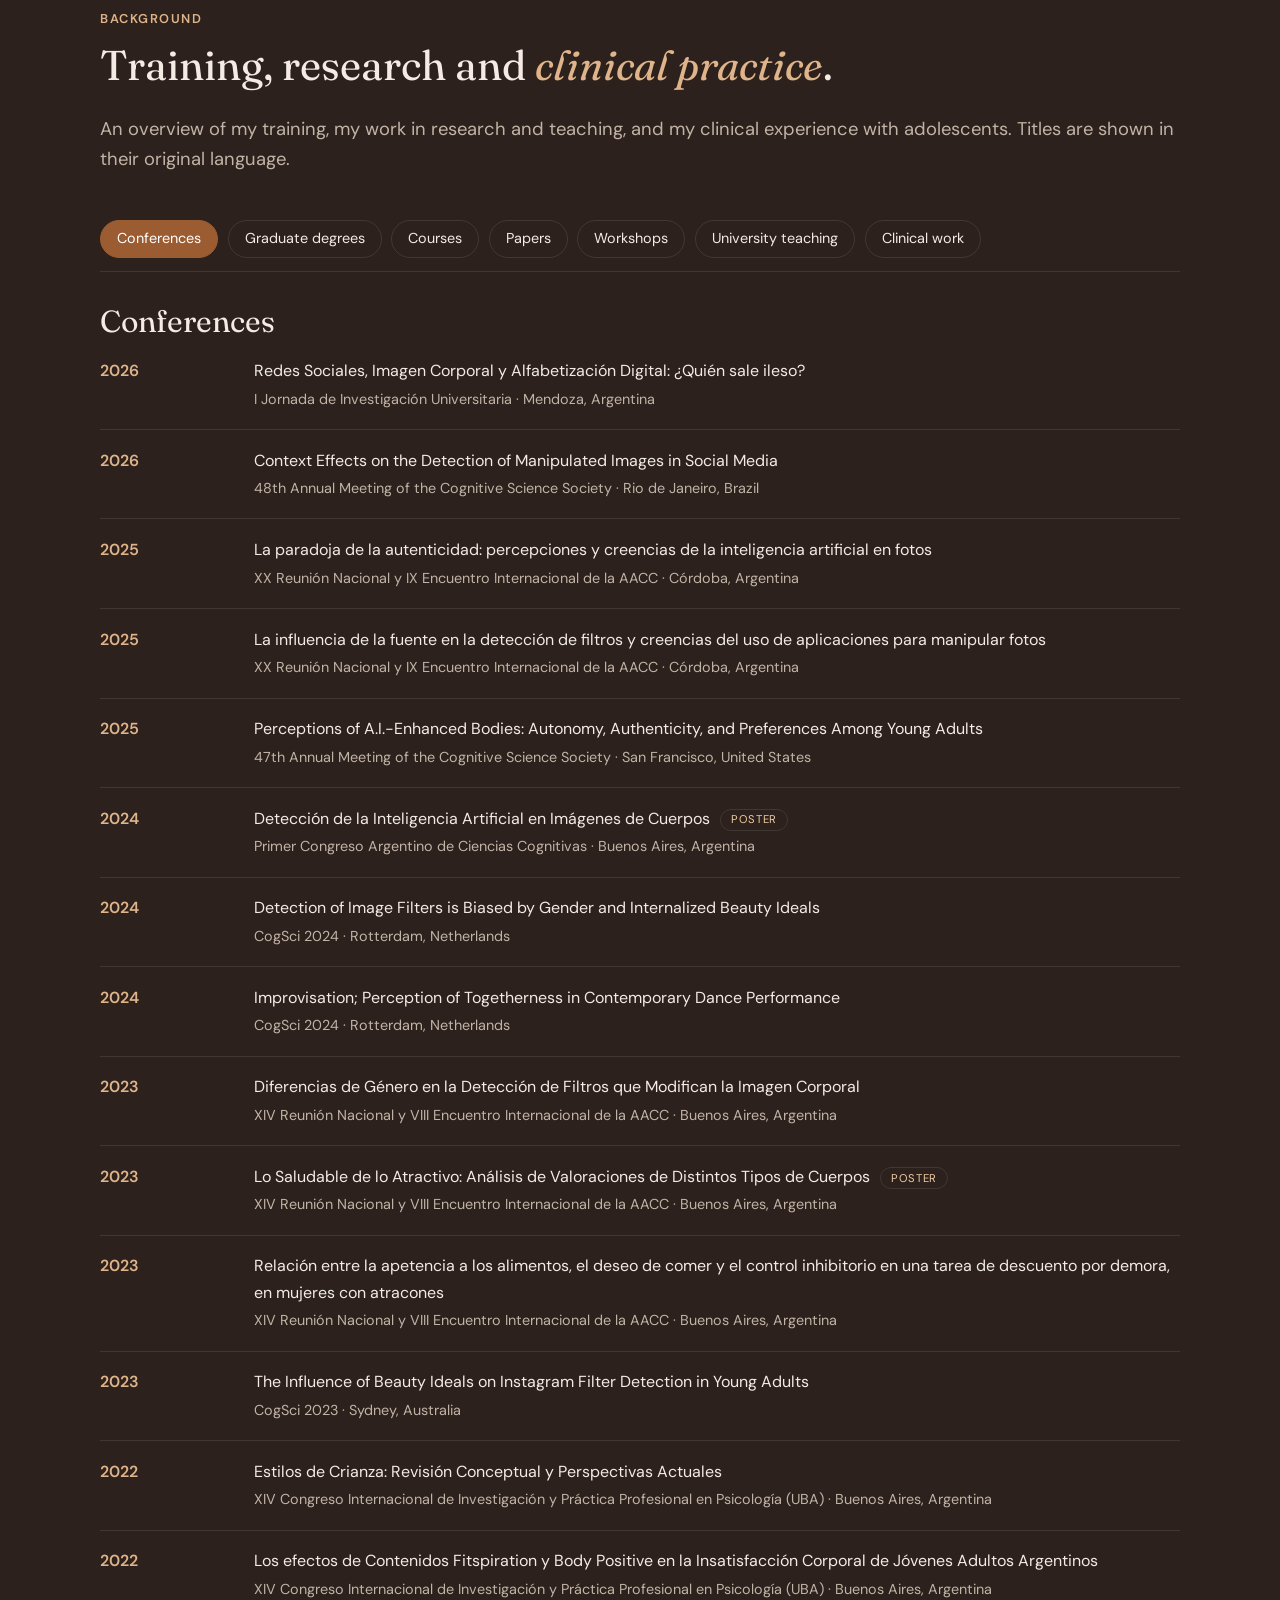
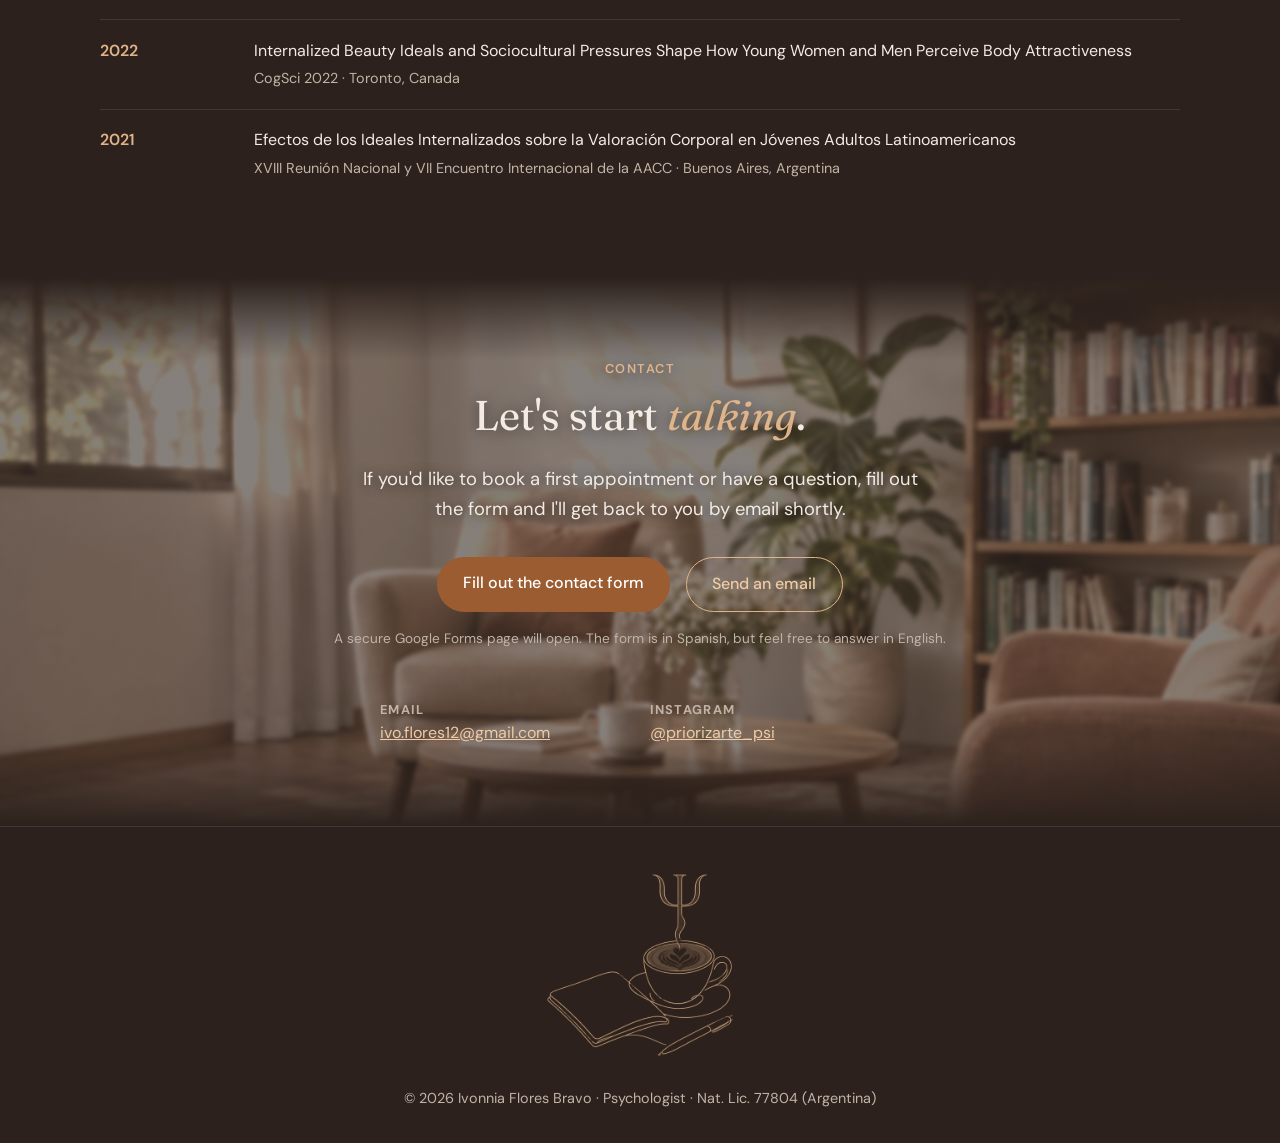
==== commit 450b9b52: "Add logo to header, footer and share preview - Transparent caramel line-art versions of the logo for" ====
--- a/en/index.html
+++ b/en/index.html
@@ -19,8 +19,10 @@
   <meta property="og:title" content="Ivonnia Flores Bravo | CBT Psychologist">
   <meta property="og:description" content="Evidence-based cognitive behavioral therapy for adolescents, young people and adults.">
   <meta property="og:url" content="https://licfloresbravo.vercel.app/en/">
-  <meta property="og:image" content="https://licfloresbravo.vercel.app/img/fondo-consultorio.jpg">
-  <meta name="twitter:card" content="summary_large_image">
+  <meta property="og:image" content="https://licfloresbravo.vercel.app/img/og-logo.jpg">
+  <meta property="og:image:width" content="1200">
+  <meta property="og:image:height" content="1200">
+  <meta name="twitter:card" content="summary">
 
   <!-- Structured data for Google -->
   <script type="application/ld+json">
@@ -59,7 +61,7 @@
 <body>
 
   <header class="header">
-    <a href="#inicio" class="logo">Ivonnia Flores Bravo</a>
+    <a href="#inicio" class="logo"><img src="../img/logo-mark.png" alt="" class="logo-mark" width="28" height="40">Ivonnia Flores Bravo</a>
     <div class="header-right">
       <nav class="nav" id="nav">
         <a href="#sobre-mi">About</a>
@@ -366,6 +368,7 @@
   </div>
 
   <footer class="footer">
+    <img src="../img/logo-full.png" alt="" class="footer-logo" width="480" height="470" loading="lazy">
     <p>© <span id="year"></span> Ivonnia Flores Bravo · Psychologist · Nat. Lic. 77804 (Argentina)</p>
   </footer>
 
--- a/css/style.css
+++ b/css/style.css
@@ -41,7 +41,8 @@
   backdrop-filter: blur(8px);
   border-bottom: 1px solid var(--line);
 }
-.logo { font-family: "Fraunces", serif; font-size: 1.2rem; color: var(--text); text-decoration: none; }
+.logo { display: inline-flex; align-items: center; gap: .6rem; font-family: "Fraunces", serif; font-size: 1.2rem; color: var(--text); text-decoration: none; }
+.logo-mark { height: 40px; width: auto; margin: -6px 0; flex-shrink: 0; }
 .nav { display: flex; gap: 1.5rem; align-items: center; }
 .nav a { color: var(--text); text-decoration: none; font-size: .95rem; }
 .nav a:hover { color: var(--accent); }
@@ -116,7 +117,7 @@
 .btn-ghost:hover { background: var(--btn); border-color: var(--btn); color: var(--on-btn); }
 
 /* Sobre mí */
-.about-text { max-width: 720px; color: var(--muted); font-size: 1.05rem; }
+.about-text { color: var(--muted); font-size: 1.05rem; }
 .about-text p + p { margin-top: 1.1rem; }
 .about-text .about-mn { font-size: .85rem; letter-spacing: .08em; text-transform: uppercase; color: var(--accent); }
 
@@ -147,7 +148,17 @@
 .contact-list { max-width: 520px; margin-left: auto; margin-right: auto; }
 
 /* Footer */
-.footer { text-align: center; padding: 2rem 5%; font-size: .9rem; color: var(--muted); border-top: 1px solid var(--line); }
+.footer { text-align: center; padding: 2.5rem 5% 2rem; font-size: .9rem; color: var(--muted); border-top: 1px solid var(--line); }
+.footer-logo { display: block; width: 200px; height: auto; margin: 0 auto 1.5rem; opacity: .85; }
+@media (max-width: 800px) { .footer-logo { width: 160px; } }
+
+/* Celulares angostos: que el nombre no pase a dos líneas */
+.logo { white-space: nowrap; }
+@media (max-width: 380px) {
+  .logo { font-size: 1.02rem; gap: .45rem; }
+  .logo-mark { height: 32px; margin: -4px 0; }
+  .header-right { gap: .5rem; }
+}
 
 /* Celular */
 @media (max-width: 800px) {
